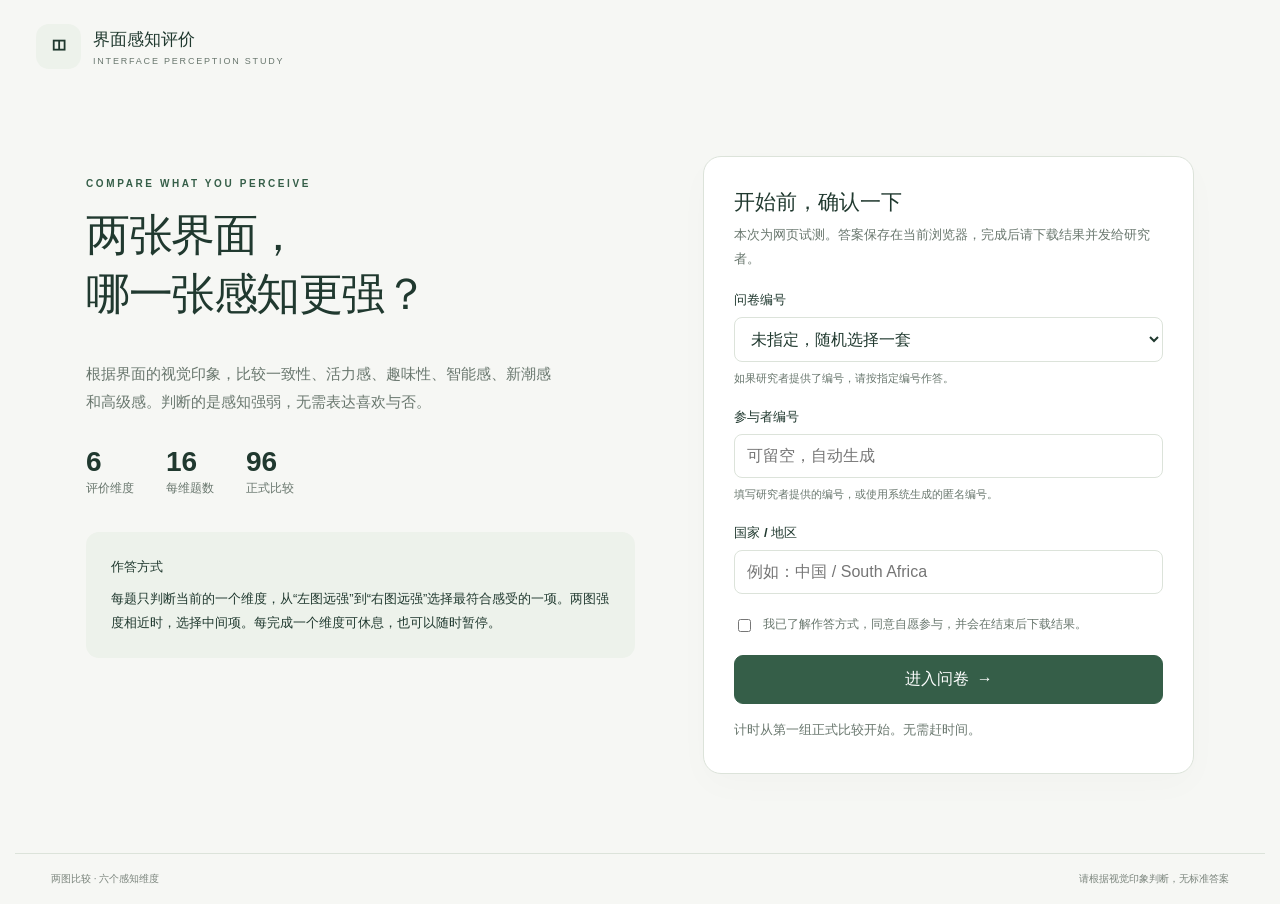
==== index.html @ 7607b773 "Publish interface perception questionnaire with 50 forms" ====
<!doctype html>
<html lang="zh-CN">
<head>
  <meta charset="utf-8">
  <meta name="viewport" content="width=device-width,initial-scale=1">
  <meta name="theme-color" content="#f6f7f4">
  <title>界面感知评价 · 两图比较</title>
  <link rel="stylesheet" href="./styles.css">
  <script defer src="./data.js"></script>
  <script defer src="./core.js"></script>
  <script defer src="./app.js"></script>
</head>
<body>
  <header class="site-header">
    <a class="brand" href="./" aria-label="问卷首页"><span class="brand-mark">◫</span><span>界面感知评价<small>INTERFACE PERCEPTION STUDY</small></span></a>
    <div class="session-tools" id="session-tools" hidden>
      <div class="clock"><span>总用时</span><strong id="wall-clock">00:00</strong></div>
      <div class="clock secondary-clock"><span>有效作答</span><strong id="active-clock">00:00</strong></div>
      <button id="pause-button" class="button button-quiet" type="button">暂停休息</button>
    </div>
  </header>
  <main id="app" tabindex="-1"></main>
  <footer class="site-footer"><span>两图比较 · 六个感知维度</span><span>请根据视觉印象判断，无标准答案</span></footer>
  <dialog id="pause-dialog" class="modal"><div class="modal-content"><span class="eyebrow">TAKE A BREAK</span><h2>休息一下，再继续。</h2><p>暂停期间不计入有效作答时间；总用时仍会继续。</p><p class="muted">进度保存在当前浏览器中。</p><button id="resume-button" class="button button-primary" type="button">继续作答</button></div></dialog>
  <dialog id="zoom-dialog" class="zoom-dialog"><button id="close-zoom" class="button zoom-close" type="button">关闭大图 ×</button><img id="zoom-image" alt="界面放大图"></dialog>
  <div id="toast" class="toast" role="status" hidden></div>
  <noscript>此问卷需要启用浏览器的 JavaScript 才能作答。</noscript>
</body>
</html>
---- styles.css ----
:root{--ink:#20392f;--muted:#69776e;--accent:#355e48;--accent-dark:#274735;--line:#dce3da;--paper:#fff;--bg:#f6f7f4;--soft:#edf2eb;--warning:#8a5127;font-family:Inter,"Segoe UI","Microsoft YaHei",sans-serif;color:var(--ink);background:var(--bg);font-synthesis:none}
*{box-sizing:border-box}body{margin:0}button,input,select{font:inherit}button,a,input,select{-webkit-tap-highlight-color:transparent}button{cursor:pointer}button:disabled{cursor:not-allowed;opacity:.45}button:focus-visible,a:focus-visible,input:focus-visible,select:focus-visible{outline:3px solid #9cc19c;outline-offset:3px}[hidden]{display:none!important}h1,h2,h3,p{margin-top:0}h1{font-size:clamp(30px,4vw,44px);font-weight:600;letter-spacing:-1.5px;line-height:1.35}h2{font-size:28px;line-height:1.4;font-weight:600}p{line-height:1.85}a{color:var(--accent)}.site-header{max-width:1320px;margin:auto;padding:24px 36px;display:flex;align-items:center;justify-content:space-between;gap:20px}.brand{display:flex;align-items:center;gap:12px;color:var(--ink);text-decoration:none;font-size:17px;font-weight:650}.brand small{display:block;font-size:9px;letter-spacing:1.8px;margin-top:5px;font-weight:500;color:var(--muted)}.brand-mark{font-size:29px;background:var(--soft);width:45px;height:45px;border-radius:13px;display:grid;place-items:center}.session-tools{display:flex;align-items:center;gap:25px}.clock{display:grid;gap:4px}.clock span{font-size:11px;color:var(--muted)}.clock strong{font-size:18px;font-weight:550;font-variant-numeric:tabular-nums;letter-spacing:.6px}.button{padding:12px 22px;border:1px solid var(--line);border-radius:9px;background:var(--paper);color:var(--ink);font-weight:550;text-decoration:none;display:inline-flex;align-items:center;justify-content:center;gap:8px;line-height:1.4}.button-primary{background:var(--accent);border-color:var(--accent);color:white}.button-primary:hover:not(:disabled){background:var(--accent-dark)}.button-quiet{background:transparent;font-size:13px;padding:10px 14px}.button-link{border:0;background:transparent;padding:4px;color:var(--accent);font-size:13px;text-decoration:underline}#app{max-width:1180px;margin:auto;padding:28px 36px 12px;min-height:calc(100vh - 162px)}.eyebrow{display:block;font-size:10px;letter-spacing:2.6px;color:var(--accent);font-weight:650;margin-bottom:16px}.muted{color:var(--muted)}.hero{display:grid;grid-template-columns:1.12fr 1fr;gap:68px;align-items:start;padding:35px 0 25px}.hero-copy{padding-top:22px}.hero-copy>p{color:var(--muted);max-width:470px;font-size:15px}.stat-row{display:flex;gap:32px;margin:30px 0 35px}.stat strong{font-size:28px;font-weight:550;display:block}.stat span{font-size:12px;color:var(--muted)}.guide{padding:23px 25px;background:var(--soft);border-radius:13px;font-size:13px;line-height:1.85}.guide strong{display:block;margin-bottom:8px}.guide p{margin:0}.setup-card{background:white;border:1px solid var(--line);border-radius:18px;padding:30px;box-shadow:0 12px 35px #20392f05}.setup-card h2{font-size:21px;margin-bottom:7px}.setup-card>p{font-size:13px;color:var(--muted)}.field{display:block;margin:20px 0}.field>span{display:block;font-size:13px;font-weight:600;margin-bottom:8px}.field input,.field select{width:100%;padding:12px;border:1px solid var(--line);border-radius:8px;background:white;color:var(--ink);min-height:44px}.field small{display:block;margin-top:7px;font-size:11px;line-height:1.7;color:var(--muted)}.field-row{display:grid;grid-template-columns:1fr 1fr;gap:16px}.field-row .field{margin-top:0}.consent{display:flex;align-items:flex-start;gap:9px;font-size:12px;line-height:1.8;color:var(--muted);margin:20px 0}.consent input{accent-color:var(--accent);margin-top:5px}.full-width{width:100%}.notice{font-size:12px;line-height:1.8;padding:14px 17px;border-radius:9px;border:1px solid var(--line);margin-bottom:20px;background:white}.notice-warning{border-color:#ebd4bb;background:#fff8ef;color:var(--warning)}.error{color:#a13b2c;font-size:13px;line-height:1.7}.resume-card{background:var(--soft);border:1px solid #c9d9c9;padding:22px;border-radius:12px;margin-bottom:25px}.resume-card h3{margin-bottom:8px}.actions{display:flex;gap:12px;flex-wrap:wrap;margin-top:24px}.progress-meta{display:flex;justify-content:space-between;gap:20px;font-size:12px;color:var(--muted);margin-bottom:10px}.progress-track{height:4px;background:#e2e8df;border-radius:5px;overflow:hidden}.progress-fill{height:100%;background:var(--accent);transition:width .25s}.dimension-tabs{display:flex;gap:8px;margin:18px 0 21px;flex-wrap:wrap}.dimension-tab{font-size:11px;color:var(--muted);padding:6px 11px;border:1px solid transparent;border-radius:20px}.dimension-tab.current{color:var(--accent-dark);background:#e4eddc;border-color:#d4e1cc}.dimension-tab.done{color:var(--accent)}.trial-heading{display:flex;justify-content:space-between;gap:24px;align-items:end;margin-bottom:18px}.trial-heading h1{font-size:25px;letter-spacing:-.6px;margin-bottom:6px}.definition{font-size:12px;line-height:1.8;margin:0;color:var(--muted);max-width:760px}.trial-number{font-size:13px;color:var(--muted);white-space:nowrap}.image-grid{display:grid;grid-template-columns:1fr 1fr;gap:24px}.image-card{margin:0;background:white;border:1px solid var(--line);border-radius:13px;overflow:hidden}.image-card figcaption{display:flex;align-items:center;justify-content:space-between;border-bottom:1px solid #edf0e9;padding:10px 17px;font-size:11px;color:var(--muted)}.image-card figcaption strong{font-size:12px;color:var(--ink);font-weight:550}.image-stage{display:flex;align-items:center;justify-content:center;height:clamp(280px,48vh,540px);padding:12px;background:#fdfefb;position:relative}.stimulus{max-height:100%;max-width:100%;width:auto;height:auto;object-fit:contain;cursor:zoom-in}.image-caption-hint{font-size:10px;color:var(--muted)}.loading-status{font-size:12px;text-align:center;color:var(--muted);min-height:21px;margin-top:10px}.response-panel{margin-top:12px}.response-prompt{font-size:12px;color:var(--muted);margin-bottom:10px;text-align:center}.choices{display:grid;grid-template-columns:repeat(5,1fr);gap:10px}.choice{border:1px solid var(--line);background:white;color:var(--ink);border-radius:9px;padding:13px 5px;min-height:67px;font-size:13px;line-height:1.55;transition:background .12s,border-color .12s}.choice small{display:block;font-size:10px;color:var(--muted);margin-top:3px}.choice:hover:not(:disabled){border-color:#99b394;background:#f1f5ee}.choice[aria-pressed=true]{background:var(--accent);color:white;border-color:var(--accent)}.choice[aria-pressed=true] small{color:#dbe7d8}.trial-actions{display:flex;align-items:center;justify-content:space-between;margin-top:17px;gap:15px}.trial-actions p{font-size:11px;color:var(--muted);margin:0}.site-footer{max-width:1250px;margin:22px auto 0;padding:18px 36px;display:flex;justify-content:space-between;gap:20px;color:#7a847c;font-size:10px;border-top:1px solid var(--line)}.center-card{max-width:740px;margin:40px auto;padding:40px;background:white;border:1px solid var(--line);border-radius:18px}.center-card .eyebrow{margin-bottom:20px}.definition-large{font-size:16px;line-height:1.9;padding:20px;background:var(--soft);border-radius:10px}.dimension-list{display:flex;gap:8px;flex-wrap:wrap;margin:24px 0}.dimension-list span{font-size:12px;padding:7px 12px;background:var(--soft);border-radius:20px}.break-stats,.result-stats{display:grid;grid-template-columns:repeat(3,1fr);gap:15px;margin:27px 0}.break-stats div,.result-stats div{padding:17px 12px;border-radius:10px;background:var(--bg)}.break-stats span,.result-stats span{display:block;color:var(--muted);font-size:11px;margin-bottom:7px}.break-stats strong,.result-stats strong{font-size:23px;font-weight:550;font-variant-numeric:tabular-nums}.download-note{font-size:13px;color:var(--muted);margin-top:25px}.modal{border:1px solid var(--line);border-radius:17px;max-width:440px;padding:0;width:calc(100% - 40px);color:var(--ink)}.modal::backdrop,.zoom-dialog::backdrop{background:#16271fbb;backdrop-filter:blur(3px)}.modal-content{padding:35px}.modal-content h2{font-size:25px}.modal-content p{font-size:13px}.zoom-dialog{border:0;background:#f7f8f3;border-radius:12px;padding:50px 15px 15px;max-height:95vh;max-width:95vw;color:var(--ink)}.zoom-dialog img{display:block;max-height:calc(95vh - 80px);max-width:calc(95vw - 40px);object-fit:contain}.zoom-close{position:absolute;right:10px;top:8px;font-size:12px;padding:8px 12px}.toast{position:fixed;bottom:25px;left:50%;transform:translateX(-50%);background:var(--ink);color:white;padding:12px 18px;border-radius:9px;max-width:90vw;font-size:12px;z-index:20}.storage-warning{max-width:1108px;margin:0 auto 10px}.save-status{font-size:10px;color:var(--muted)}.mono{font-variant-numeric:tabular-nums}.rating-hint{font-size:12px;color:var(--muted);line-height:1.9}.completion-icon{width:51px;height:51px;display:grid;place-items:center;border-radius:50%;background:var(--soft);font-size:25px;margin-bottom:23px}
@media(min-width:1400px){#app{padding-top:35px}.image-stage{height:clamp(300px,50vh,600px)}}
@media(max-width:760px){.site-header{padding:18px 18px;gap:10px}.brand{font-size:14px;gap:8px}.brand small{font-size:7px;letter-spacing:1px}.brand-mark{width:35px;height:35px;font-size:23px}.session-tools{gap:12px}.clock strong{font-size:15px}.secondary-clock{display:none}.session-tools .button{font-size:11px;padding:8px 9px}#app{padding:20px 18px 8px}.hero{grid-template-columns:1fr;gap:22px;padding-top:0}.hero-copy{padding-top:5px}.hero-copy>p{max-width:none}.stat-row{gap:30px;margin:20px 0}.guide{padding:18px}.setup-card{padding:23px}.trial-heading{gap:12px;align-items:start}.trial-heading h1{font-size:21px}.trial-number{font-size:11px;padding-top:5px}.definition{font-size:11px}.dimension-tabs{gap:2px;margin:13px 0 18px}.dimension-tab{font-size:10px;padding:5px 8px}.image-grid{gap:10px}.image-stage{height:clamp(230px,43vh,430px);padding:7px}.image-card figcaption{padding:8px 10px}.image-caption-hint{display:none}.choices{gap:5px}.choice{font-size:11px;padding:10px 3px;min-height:64px}.choice small{font-size:9px}.trial-actions p{max-width:50%;line-height:1.7}.site-footer{padding:17px 18px;font-size:9px}.site-footer span:last-child{max-width:50%;text-align:right}.center-card{margin:15px auto;padding:26px 22px}.break-stats,.result-stats{gap:8px}.break-stats strong,.result-stats strong{font-size:19px}.field-row{gap:10px}.progress-meta{font-size:11px}}
@media(prefers-reduced-motion:reduce){*{transition:none!important}}
/* Reserve room for responses so a trial does not require repeated scrolling. */
body[data-screen=trial] .site-footer{display:none}
body[data-screen=trial] .image-stage{height:clamp(180px,calc(100dvh - 590px),600px)}
@media(max-width:760px){body[data-screen=trial] .image-stage{height:clamp(190px,calc(100dvh - 535px),430px)}}
@media(min-width:761px) and (max-height:900px){
body[data-screen=trial] .site-header{padding-top:12px;padding-bottom:12px}
body[data-screen=trial] #app{padding-top:12px}
body[data-screen=trial] .dimension-tabs{margin-top:10px;margin-bottom:12px}
body[data-screen=trial] .trial-heading{margin-bottom:12px}
body[data-screen=trial] .trial-heading h1{font-size:22px;margin-bottom:4px}
body[data-screen=trial] .image-stage{height:clamp(240px,calc(100dvh - 430px),520px)}
body[data-screen=trial] .loading-status{margin-top:6px;min-height:18px}
body[data-screen=trial] .response-panel{margin-top:6px}
body[data-screen=trial] .response-prompt{display:none}
body[data-screen=trial] .trial-actions{margin-top:12px}
}
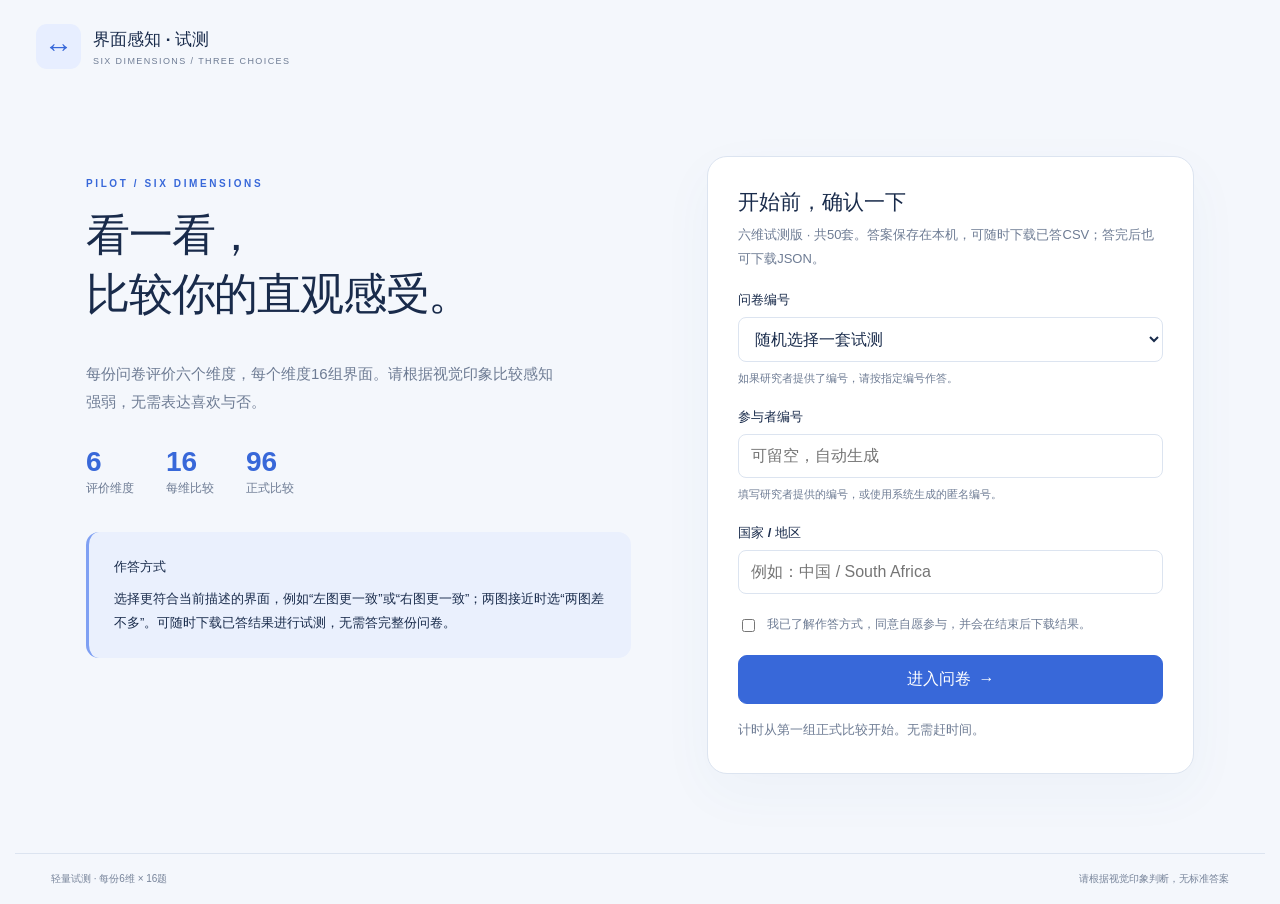
==== commit fa74da57: "Align six-dimension questionnaire with pilot UI" ====
--- a/index.html
+++ b/index.html
@@ -1,29 +1,34 @@
-<!doctype html>
-<html lang="zh-CN">
-<head>
-  <meta charset="utf-8">
-  <meta name="viewport" content="width=device-width,initial-scale=1">
-  <meta name="theme-color" content="#f6f7f4">
-  <title>界面感知评价 · 两图比较</title>
-  <link rel="stylesheet" href="./styles.css">
-  <script defer src="./data.js"></script>
-  <script defer src="./core.js"></script>
-  <script defer src="./app.js"></script>
-</head>
-<body>
-  <header class="site-header">
-    <a class="brand" href="./" aria-label="问卷首页"><span class="brand-mark">◫</span><span>界面感知评价<small>INTERFACE PERCEPTION STUDY</small></span></a>
-    <div class="session-tools" id="session-tools" hidden>
-      <div class="clock"><span>总用时</span><strong id="wall-clock">00:00</strong></div>
-      <div class="clock secondary-clock"><span>有效作答</span><strong id="active-clock">00:00</strong></div>
-      <button id="pause-button" class="button button-quiet" type="button">暂停休息</button>
-    </div>
-  </header>
-  <main id="app" tabindex="-1"></main>
-  <footer class="site-footer"><span>两图比较 · 六个感知维度</span><span>请根据视觉印象判断，无标准答案</span></footer>
-  <dialog id="pause-dialog" class="modal"><div class="modal-content"><span class="eyebrow">TAKE A BREAK</span><h2>休息一下，再继续。</h2><p>暂停期间不计入有效作答时间；总用时仍会继续。</p><p class="muted">进度保存在当前浏览器中。</p><button id="resume-button" class="button button-primary" type="button">继续作答</button></div></dialog>
-  <dialog id="zoom-dialog" class="zoom-dialog"><button id="close-zoom" class="button zoom-close" type="button">关闭大图 ×</button><img id="zoom-image" alt="界面放大图"></dialog>
-  <div id="toast" class="toast" role="status" hidden></div>
-  <noscript>此问卷需要启用浏览器的 JavaScript 才能作答。</noscript>
-</body>
-</html>
+<!doctype html>
+<html lang="zh-CN">
+<head>
+  <meta charset="utf-8">
+  <meta name="viewport" content="width=device-width,initial-scale=1">
+  <meta name="theme-color" content="#f4f7fc">
+  <title>界面感知试测 · 6维×16题 · 三类比较</title>
+<link rel="stylesheet" href="./styles.css?v=6x16-2">
+
+
+
+</head>
+<body>
+  <header class="site-header">
+    <a class="brand" href="./" aria-label="问卷首页"><span class="brand-mark">↔</span><span>界面感知 · 试测<small>SIX DIMENSIONS / THREE CHOICES</small></span></a>
+    <div class="session-tools" id="session-tools" hidden>
+      <div class="clock"><span>总用时</span><strong id="wall-clock">00:00</strong></div>
+      <div class="clock secondary-clock"><span>有效作答</span><strong id="active-clock">00:00</strong></div>
+      <button id="partial-download" class="button button-quiet partial-export" type="button">下载已答CSV</button><button id="pause-button" class="button button-quiet" type="button">暂停休息</button>
+    </div>
+  </header>
+  <main id="app" tabindex="-1"></main>
+  <footer class="site-footer"><span>轻量试测 · 每份6维 × 16题</span><span>请根据视觉印象判断，无标准答案</span></footer>
+  <dialog id="pause-dialog" class="modal"><div class="modal-content"><span class="eyebrow">TAKE A BREAK</span><h2>休息一下，再继续。</h2><p>暂停期间不计入有效作答时间；总用时仍会继续。</p><p class="muted">进度保存在当前浏览器中。</p><button id="resume-button" class="button button-primary" type="button">继续作答</button></div></dialog>
+  <dialog id="zoom-dialog" class="zoom-dialog"><button id="close-zoom" class="button zoom-close" type="button">关闭大图 ×</button><img id="zoom-image" alt="界面放大图"></dialog>
+  <dialog id="confirm-dialog" class="modal"><div class="modal-content"><h2>开始另一份试测？</h2><p id="confirm-message"></p><div class="actions"><button id="confirm-ok" class="button button-primary" type="button">确认重新开始</button><button id="confirm-cancel" class="button" type="button">返回</button></div></div></dialog>
+<dialog id="large-compare" class="large-compare" aria-labelledby="large-question"><div class="large-heading"><h2 id="large-question">双图大图对比</h2><button id="close-large" class="button" type="button">返回作答 ×</button></div><div class="large-images"><figure><figcaption>左图</figcaption><img id="large-left" alt="左图大图"></figure><figure><figcaption>右图</figcaption><img id="large-right" alt="右图大图"></figure></div></dialog>
+  <div id="toast" class="toast" role="status" hidden></div>
+  <noscript>此问卷需要启用浏览器的 JavaScript 才能作答。</noscript>
+<script defer src="./data.js?v=6x16-2"></script>
+<script defer src="./core.js?v=6x16-2"></script>
+<script defer src="./app.js?v=6x16-2"></script>
+</body>
+</html>
--- a/styles.css
+++ b/styles.css
@@ -1,21 +1,27 @@
-:root{--ink:#20392f;--muted:#69776e;--accent:#355e48;--accent-dark:#274735;--line:#dce3da;--paper:#fff;--bg:#f6f7f4;--soft:#edf2eb;--warning:#8a5127;font-family:Inter,"Segoe UI","Microsoft YaHei",sans-serif;color:var(--ink);background:var(--bg);font-synthesis:none}
-*{box-sizing:border-box}body{margin:0}button,input,select{font:inherit}button,a,input,select{-webkit-tap-highlight-color:transparent}button{cursor:pointer}button:disabled{cursor:not-allowed;opacity:.45}button:focus-visible,a:focus-visible,input:focus-visible,select:focus-visible{outline:3px solid #9cc19c;outline-offset:3px}[hidden]{display:none!important}h1,h2,h3,p{margin-top:0}h1{font-size:clamp(30px,4vw,44px);font-weight:600;letter-spacing:-1.5px;line-height:1.35}h2{font-size:28px;line-height:1.4;font-weight:600}p{line-height:1.85}a{color:var(--accent)}.site-header{max-width:1320px;margin:auto;padding:24px 36px;display:flex;align-items:center;justify-content:space-between;gap:20px}.brand{display:flex;align-items:center;gap:12px;color:var(--ink);text-decoration:none;font-size:17px;font-weight:650}.brand small{display:block;font-size:9px;letter-spacing:1.8px;margin-top:5px;font-weight:500;color:var(--muted)}.brand-mark{font-size:29px;background:var(--soft);width:45px;height:45px;border-radius:13px;display:grid;place-items:center}.session-tools{display:flex;align-items:center;gap:25px}.clock{display:grid;gap:4px}.clock span{font-size:11px;color:var(--muted)}.clock strong{font-size:18px;font-weight:550;font-variant-numeric:tabular-nums;letter-spacing:.6px}.button{padding:12px 22px;border:1px solid var(--line);border-radius:9px;background:var(--paper);color:var(--ink);font-weight:550;text-decoration:none;display:inline-flex;align-items:center;justify-content:center;gap:8px;line-height:1.4}.button-primary{background:var(--accent);border-color:var(--accent);color:white}.button-primary:hover:not(:disabled){background:var(--accent-dark)}.button-quiet{background:transparent;font-size:13px;padding:10px 14px}.button-link{border:0;background:transparent;padding:4px;color:var(--accent);font-size:13px;text-decoration:underline}#app{max-width:1180px;margin:auto;padding:28px 36px 12px;min-height:calc(100vh - 162px)}.eyebrow{display:block;font-size:10px;letter-spacing:2.6px;color:var(--accent);font-weight:650;margin-bottom:16px}.muted{color:var(--muted)}.hero{display:grid;grid-template-columns:1.12fr 1fr;gap:68px;align-items:start;padding:35px 0 25px}.hero-copy{padding-top:22px}.hero-copy>p{color:var(--muted);max-width:470px;font-size:15px}.stat-row{display:flex;gap:32px;margin:30px 0 35px}.stat strong{font-size:28px;font-weight:550;display:block}.stat span{font-size:12px;color:var(--muted)}.guide{padding:23px 25px;background:var(--soft);border-radius:13px;font-size:13px;line-height:1.85}.guide strong{display:block;margin-bottom:8px}.guide p{margin:0}.setup-card{background:white;border:1px solid var(--line);border-radius:18px;padding:30px;box-shadow:0 12px 35px #20392f05}.setup-card h2{font-size:21px;margin-bottom:7px}.setup-card>p{font-size:13px;color:var(--muted)}.field{display:block;margin:20px 0}.field>span{display:block;font-size:13px;font-weight:600;margin-bottom:8px}.field input,.field select{width:100%;padding:12px;border:1px solid var(--line);border-radius:8px;background:white;color:var(--ink);min-height:44px}.field small{display:block;margin-top:7px;font-size:11px;line-height:1.7;color:var(--muted)}.field-row{display:grid;grid-template-columns:1fr 1fr;gap:16px}.field-row .field{margin-top:0}.consent{display:flex;align-items:flex-start;gap:9px;font-size:12px;line-height:1.8;color:var(--muted);margin:20px 0}.consent input{accent-color:var(--accent);margin-top:5px}.full-width{width:100%}.notice{font-size:12px;line-height:1.8;padding:14px 17px;border-radius:9px;border:1px solid var(--line);margin-bottom:20px;background:white}.notice-warning{border-color:#ebd4bb;background:#fff8ef;color:var(--warning)}.error{color:#a13b2c;font-size:13px;line-height:1.7}.resume-card{background:var(--soft);border:1px solid #c9d9c9;padding:22px;border-radius:12px;margin-bottom:25px}.resume-card h3{margin-bottom:8px}.actions{display:flex;gap:12px;flex-wrap:wrap;margin-top:24px}.progress-meta{display:flex;justify-content:space-between;gap:20px;font-size:12px;color:var(--muted);margin-bottom:10px}.progress-track{height:4px;background:#e2e8df;border-radius:5px;overflow:hidden}.progress-fill{height:100%;background:var(--accent);transition:width .25s}.dimension-tabs{display:flex;gap:8px;margin:18px 0 21px;flex-wrap:wrap}.dimension-tab{font-size:11px;color:var(--muted);padding:6px 11px;border:1px solid transparent;border-radius:20px}.dimension-tab.current{color:var(--accent-dark);background:#e4eddc;border-color:#d4e1cc}.dimension-tab.done{color:var(--accent)}.trial-heading{display:flex;justify-content:space-between;gap:24px;align-items:end;margin-bottom:18px}.trial-heading h1{font-size:25px;letter-spacing:-.6px;margin-bottom:6px}.definition{font-size:12px;line-height:1.8;margin:0;color:var(--muted);max-width:760px}.trial-number{font-size:13px;color:var(--muted);white-space:nowrap}.image-grid{display:grid;grid-template-columns:1fr 1fr;gap:24px}.image-card{margin:0;background:white;border:1px solid var(--line);border-radius:13px;overflow:hidden}.image-card figcaption{display:flex;align-items:center;justify-content:space-between;border-bottom:1px solid #edf0e9;padding:10px 17px;font-size:11px;color:var(--muted)}.image-card figcaption strong{font-size:12px;color:var(--ink);font-weight:550}.image-stage{display:flex;align-items:center;justify-content:center;height:clamp(280px,48vh,540px);padding:12px;background:#fdfefb;position:relative}.stimulus{max-height:100%;max-width:100%;width:auto;height:auto;object-fit:contain;cursor:zoom-in}.image-caption-hint{font-size:10px;color:var(--muted)}.loading-status{font-size:12px;text-align:center;color:var(--muted);min-height:21px;margin-top:10px}.response-panel{margin-top:12px}.response-prompt{font-size:12px;color:var(--muted);margin-bottom:10px;text-align:center}.choices{display:grid;grid-template-columns:repeat(5,1fr);gap:10px}.choice{border:1px solid var(--line);background:white;color:var(--ink);border-radius:9px;padding:13px 5px;min-height:67px;font-size:13px;line-height:1.55;transition:background .12s,border-color .12s}.choice small{display:block;font-size:10px;color:var(--muted);margin-top:3px}.choice:hover:not(:disabled){border-color:#99b394;background:#f1f5ee}.choice[aria-pressed=true]{background:var(--accent);color:white;border-color:var(--accent)}.choice[aria-pressed=true] small{color:#dbe7d8}.trial-actions{display:flex;align-items:center;justify-content:space-between;margin-top:17px;gap:15px}.trial-actions p{font-size:11px;color:var(--muted);margin:0}.site-footer{max-width:1250px;margin:22px auto 0;padding:18px 36px;display:flex;justify-content:space-between;gap:20px;color:#7a847c;font-size:10px;border-top:1px solid var(--line)}.center-card{max-width:740px;margin:40px auto;padding:40px;background:white;border:1px solid var(--line);border-radius:18px}.center-card .eyebrow{margin-bottom:20px}.definition-large{font-size:16px;line-height:1.9;padding:20px;background:var(--soft);border-radius:10px}.dimension-list{display:flex;gap:8px;flex-wrap:wrap;margin:24px 0}.dimension-list span{font-size:12px;padding:7px 12px;background:var(--soft);border-radius:20px}.break-stats,.result-stats{display:grid;grid-template-columns:repeat(3,1fr);gap:15px;margin:27px 0}.break-stats div,.result-stats div{padding:17px 12px;border-radius:10px;background:var(--bg)}.break-stats span,.result-stats span{display:block;color:var(--muted);font-size:11px;margin-bottom:7px}.break-stats strong,.result-stats strong{font-size:23px;font-weight:550;font-variant-numeric:tabular-nums}.download-note{font-size:13px;color:var(--muted);margin-top:25px}.modal{border:1px solid var(--line);border-radius:17px;max-width:440px;padding:0;width:calc(100% - 40px);color:var(--ink)}.modal::backdrop,.zoom-dialog::backdrop{background:#16271fbb;backdrop-filter:blur(3px)}.modal-content{padding:35px}.modal-content h2{font-size:25px}.modal-content p{font-size:13px}.zoom-dialog{border:0;background:#f7f8f3;border-radius:12px;padding:50px 15px 15px;max-height:95vh;max-width:95vw;color:var(--ink)}.zoom-dialog img{display:block;max-height:calc(95vh - 80px);max-width:calc(95vw - 40px);object-fit:contain}.zoom-close{position:absolute;right:10px;top:8px;font-size:12px;padding:8px 12px}.toast{position:fixed;bottom:25px;left:50%;transform:translateX(-50%);background:var(--ink);color:white;padding:12px 18px;border-radius:9px;max-width:90vw;font-size:12px;z-index:20}.storage-warning{max-width:1108px;margin:0 auto 10px}.save-status{font-size:10px;color:var(--muted)}.mono{font-variant-numeric:tabular-nums}.rating-hint{font-size:12px;color:var(--muted);line-height:1.9}.completion-icon{width:51px;height:51px;display:grid;place-items:center;border-radius:50%;background:var(--soft);font-size:25px;margin-bottom:23px}
-@media(min-width:1400px){#app{padding-top:35px}.image-stage{height:clamp(300px,50vh,600px)}}
-@media(max-width:760px){.site-header{padding:18px 18px;gap:10px}.brand{font-size:14px;gap:8px}.brand small{font-size:7px;letter-spacing:1px}.brand-mark{width:35px;height:35px;font-size:23px}.session-tools{gap:12px}.clock strong{font-size:15px}.secondary-clock{display:none}.session-tools .button{font-size:11px;padding:8px 9px}#app{padding:20px 18px 8px}.hero{grid-template-columns:1fr;gap:22px;padding-top:0}.hero-copy{padding-top:5px}.hero-copy>p{max-width:none}.stat-row{gap:30px;margin:20px 0}.guide{padding:18px}.setup-card{padding:23px}.trial-heading{gap:12px;align-items:start}.trial-heading h1{font-size:21px}.trial-number{font-size:11px;padding-top:5px}.definition{font-size:11px}.dimension-tabs{gap:2px;margin:13px 0 18px}.dimension-tab{font-size:10px;padding:5px 8px}.image-grid{gap:10px}.image-stage{height:clamp(230px,43vh,430px);padding:7px}.image-card figcaption{padding:8px 10px}.image-caption-hint{display:none}.choices{gap:5px}.choice{font-size:11px;padding:10px 3px;min-height:64px}.choice small{font-size:9px}.trial-actions p{max-width:50%;line-height:1.7}.site-footer{padding:17px 18px;font-size:9px}.site-footer span:last-child{max-width:50%;text-align:right}.center-card{margin:15px auto;padding:26px 22px}.break-stats,.result-stats{gap:8px}.break-stats strong,.result-stats strong{font-size:19px}.field-row{gap:10px}.progress-meta{font-size:11px}}
-@media(prefers-reduced-motion:reduce){*{transition:none!important}}
-/* Reserve room for responses so a trial does not require repeated scrolling. */
-body[data-screen=trial] .site-footer{display:none}
-body[data-screen=trial] .image-stage{height:clamp(180px,calc(100dvh - 590px),600px)}
-@media(max-width:760px){body[data-screen=trial] .image-stage{height:clamp(190px,calc(100dvh - 535px),430px)}}
-@media(min-width:761px) and (max-height:900px){
-body[data-screen=trial] .site-header{padding-top:12px;padding-bottom:12px}
-body[data-screen=trial] #app{padding-top:12px}
-body[data-screen=trial] .dimension-tabs{margin-top:10px;margin-bottom:12px}
-body[data-screen=trial] .trial-heading{margin-bottom:12px}
-body[data-screen=trial] .trial-heading h1{font-size:22px;margin-bottom:4px}
-body[data-screen=trial] .image-stage{height:clamp(240px,calc(100dvh - 430px),520px)}
-body[data-screen=trial] .loading-status{margin-top:6px;min-height:18px}
-body[data-screen=trial] .response-panel{margin-top:6px}
-body[data-screen=trial] .response-prompt{display:none}
-body[data-screen=trial] .trial-actions{margin-top:12px}
-}
+:root{--ink:#20392f;--muted:#69776e;--accent:#355e48;--accent-dark:#274735;--line:#dce3da;--paper:#fff;--bg:#f6f7f4;--soft:#edf2eb;--warning:#8a5127;font-family:Inter,"Segoe UI","Microsoft YaHei",sans-serif;color:var(--ink);background:var(--bg);font-synthesis:none}
+*{box-sizing:border-box}body{margin:0}button,input,select{font:inherit}button,a,input,select{-webkit-tap-highlight-color:transparent}button{cursor:pointer}button:disabled{cursor:not-allowed;opacity:.45}button:focus-visible,a:focus-visible,input:focus-visible,select:focus-visible{outline:3px solid #9cc19c;outline-offset:3px}[hidden]{display:none!important}h1,h2,h3,p{margin-top:0}h1{font-size:clamp(30px,4vw,44px);font-weight:600;letter-spacing:-1.5px;line-height:1.35}h2{font-size:28px;line-height:1.4;font-weight:600}p{line-height:1.85}a{color:var(--accent)}.site-header{max-width:1320px;margin:auto;padding:24px 36px;display:flex;align-items:center;justify-content:space-between;gap:20px}.brand{display:flex;align-items:center;gap:12px;color:var(--ink);text-decoration:none;font-size:17px;font-weight:650}.brand small{display:block;font-size:9px;letter-spacing:1.8px;margin-top:5px;font-weight:500;color:var(--muted)}.brand-mark{font-size:29px;background:var(--soft);width:45px;height:45px;border-radius:13px;display:grid;place-items:center}.session-tools{display:flex;align-items:center;gap:25px}.clock{display:grid;gap:4px}.clock span{font-size:11px;color:var(--muted)}.clock strong{font-size:18px;font-weight:550;font-variant-numeric:tabular-nums;letter-spacing:.6px}.button{padding:12px 22px;border:1px solid var(--line);border-radius:9px;background:var(--paper);color:var(--ink);font-weight:550;text-decoration:none;display:inline-flex;align-items:center;justify-content:center;gap:8px;line-height:1.4}.button-primary{background:var(--accent);border-color:var(--accent);color:white}.button-primary:hover:not(:disabled){background:var(--accent-dark)}.button-quiet{background:transparent;font-size:13px;padding:10px 14px}.button-link{border:0;background:transparent;padding:4px;color:var(--accent);font-size:13px;text-decoration:underline}#app{max-width:1180px;margin:auto;padding:28px 36px 12px;min-height:calc(100vh - 162px)}.eyebrow{display:block;font-size:10px;letter-spacing:2.6px;color:var(--accent);font-weight:650;margin-bottom:16px}.muted{color:var(--muted)}.hero{display:grid;grid-template-columns:1.12fr 1fr;gap:68px;align-items:start;padding:35px 0 25px}.hero-copy{padding-top:22px}.hero-copy>p{color:var(--muted);max-width:470px;font-size:15px}.stat-row{display:flex;gap:32px;margin:30px 0 35px}.stat strong{font-size:28px;font-weight:550;display:block}.stat span{font-size:12px;color:var(--muted)}.guide{padding:23px 25px;background:var(--soft);border-radius:13px;font-size:13px;line-height:1.85}.guide strong{display:block;margin-bottom:8px}.guide p{margin:0}.setup-card{background:white;border:1px solid var(--line);border-radius:18px;padding:30px;box-shadow:0 12px 35px #20392f05}.setup-card h2{font-size:21px;margin-bottom:7px}.setup-card>p{font-size:13px;color:var(--muted)}.field{display:block;margin:20px 0}.field>span{display:block;font-size:13px;font-weight:600;margin-bottom:8px}.field input,.field select{width:100%;padding:12px;border:1px solid var(--line);border-radius:8px;background:white;color:var(--ink);min-height:44px}.field small{display:block;margin-top:7px;font-size:11px;line-height:1.7;color:var(--muted)}.field-row{display:grid;grid-template-columns:1fr 1fr;gap:16px}.field-row .field{margin-top:0}.consent{display:flex;align-items:flex-start;gap:9px;font-size:12px;line-height:1.8;color:var(--muted);margin:20px 0}.consent input{accent-color:var(--accent);margin-top:5px}.full-width{width:100%}.notice{font-size:12px;line-height:1.8;padding:14px 17px;border-radius:9px;border:1px solid var(--line);margin-bottom:20px;background:white}.notice-warning{border-color:#ebd4bb;background:#fff8ef;color:var(--warning)}.error{color:#a13b2c;font-size:13px;line-height:1.7}.resume-card{background:var(--soft);border:1px solid #c9d9c9;padding:22px;border-radius:12px;margin-bottom:25px}.resume-card h3{margin-bottom:8px}.actions{display:flex;gap:12px;flex-wrap:wrap;margin-top:24px}.progress-meta{display:flex;justify-content:space-between;gap:20px;font-size:12px;color:var(--muted);margin-bottom:10px}.progress-track{height:4px;background:#e2e8df;border-radius:5px;overflow:hidden}.progress-fill{height:100%;background:var(--accent);transition:width .25s}.dimension-tabs{display:flex;gap:8px;margin:18px 0 21px;flex-wrap:wrap}.dimension-tab{font-size:11px;color:var(--muted);padding:6px 11px;border:1px solid transparent;border-radius:20px}.dimension-tab.current{color:var(--accent-dark);background:#e4eddc;border-color:#d4e1cc}.dimension-tab.done{color:var(--accent)}.trial-heading{display:flex;justify-content:space-between;gap:24px;align-items:end;margin-bottom:18px}.trial-heading h1{font-size:25px;letter-spacing:-.6px;margin-bottom:6px}.definition{font-size:12px;line-height:1.8;margin:0;color:var(--muted);max-width:760px}.trial-number{font-size:13px;color:var(--muted);white-space:nowrap}.image-grid{display:grid;grid-template-columns:1fr 1fr;gap:24px}.image-card{margin:0;background:white;border:1px solid var(--line);border-radius:13px;overflow:hidden}.image-card figcaption{display:flex;align-items:center;justify-content:space-between;border-bottom:1px solid #edf0e9;padding:10px 17px;font-size:11px;color:var(--muted)}.image-card figcaption strong{font-size:12px;color:var(--ink);font-weight:550}.image-stage{display:flex;align-items:center;justify-content:center;height:clamp(280px,48vh,540px);padding:12px;background:#fdfefb;position:relative}.stimulus{max-height:100%;max-width:100%;width:auto;height:auto;object-fit:contain;cursor:zoom-in}.image-caption-hint{font-size:10px;color:var(--muted)}.loading-status{font-size:12px;text-align:center;color:var(--muted);min-height:21px;margin-top:10px}.response-panel{margin-top:12px}.response-prompt{font-size:12px;color:var(--muted);margin-bottom:10px;text-align:center}.choices{display:grid;grid-template-columns:repeat(5,1fr);gap:10px}.choice{border:1px solid var(--line);background:white;color:var(--ink);border-radius:9px;padding:13px 5px;min-height:67px;font-size:13px;line-height:1.55;transition:background .12s,border-color .12s}.choice small{display:block;font-size:10px;color:var(--muted);margin-top:3px}.choice:hover:not(:disabled){border-color:#99b394;background:#f1f5ee}.choice[aria-pressed=true]{background:var(--accent);color:white;border-color:var(--accent)}.choice[aria-pressed=true] small{color:#dbe7d8}.trial-actions{display:flex;align-items:center;justify-content:space-between;margin-top:17px;gap:15px}.trial-actions p{font-size:11px;color:var(--muted);margin:0}.site-footer{max-width:1250px;margin:22px auto 0;padding:18px 36px;display:flex;justify-content:space-between;gap:20px;color:#7a847c;font-size:10px;border-top:1px solid var(--line)}.center-card{max-width:740px;margin:40px auto;padding:40px;background:white;border:1px solid var(--line);border-radius:18px}.center-card .eyebrow{margin-bottom:20px}.definition-large{font-size:16px;line-height:1.9;padding:20px;background:var(--soft);border-radius:10px}.dimension-list{display:flex;gap:8px;flex-wrap:wrap;margin:24px 0}.dimension-list span{font-size:12px;padding:7px 12px;background:var(--soft);border-radius:20px}.break-stats,.result-stats{display:grid;grid-template-columns:repeat(3,1fr);gap:15px;margin:27px 0}.break-stats div,.result-stats div{padding:17px 12px;border-radius:10px;background:var(--bg)}.break-stats span,.result-stats span{display:block;color:var(--muted);font-size:11px;margin-bottom:7px}.break-stats strong,.result-stats strong{font-size:23px;font-weight:550;font-variant-numeric:tabular-nums}.download-note{font-size:13px;color:var(--muted);margin-top:25px}.modal{border:1px solid var(--line);border-radius:17px;max-width:440px;padding:0;width:calc(100% - 40px);color:var(--ink)}.modal::backdrop,.zoom-dialog::backdrop{background:#16271fbb;backdrop-filter:blur(3px)}.modal-content{padding:35px}.modal-content h2{font-size:25px}.modal-content p{font-size:13px}.zoom-dialog{border:0;background:#f7f8f3;border-radius:12px;padding:50px 15px 15px;max-height:95vh;max-width:95vw;color:var(--ink)}.zoom-dialog img{display:block;max-height:calc(95vh - 80px);max-width:calc(95vw - 40px);object-fit:contain}.zoom-close{position:absolute;right:10px;top:8px;font-size:12px;padding:8px 12px}.toast{position:fixed;bottom:25px;left:50%;transform:translateX(-50%);background:var(--ink);color:white;padding:12px 18px;border-radius:9px;max-width:90vw;font-size:12px;z-index:20}.storage-warning{max-width:1108px;margin:0 auto 10px}.save-status{font-size:10px;color:var(--muted)}.mono{font-variant-numeric:tabular-nums}.rating-hint{font-size:12px;color:var(--muted);line-height:1.9}.completion-icon{width:51px;height:51px;display:grid;place-items:center;border-radius:50%;background:var(--soft);font-size:25px;margin-bottom:23px}
+@media(min-width:1400px){#app{padding-top:35px}.image-stage{height:clamp(300px,50vh,600px)}}
+@media(max-width:760px){.site-header{padding:18px 18px;gap:10px}.brand{font-size:14px;gap:8px}.brand small{font-size:7px;letter-spacing:1px}.brand-mark{width:35px;height:35px;font-size:23px}.session-tools{gap:12px}.clock strong{font-size:15px}.secondary-clock{display:none}.session-tools .button{font-size:11px;padding:8px 9px}#app{padding:20px 18px 8px}.hero{grid-template-columns:1fr;gap:22px;padding-top:0}.hero-copy{padding-top:5px}.hero-copy>p{max-width:none}.stat-row{gap:30px;margin:20px 0}.guide{padding:18px}.setup-card{padding:23px}.trial-heading{gap:12px;align-items:start}.trial-heading h1{font-size:21px}.trial-number{font-size:11px;padding-top:5px}.definition{font-size:11px}.dimension-tabs{gap:2px;margin:13px 0 18px}.dimension-tab{font-size:10px;padding:5px 8px}.image-grid{gap:10px}.image-stage{height:clamp(230px,43vh,430px);padding:7px}.image-card figcaption{padding:8px 10px}.image-caption-hint{display:none}.choices{gap:5px}.choice{font-size:11px;padding:10px 3px;min-height:64px}.choice small{font-size:9px}.trial-actions p{max-width:50%;line-height:1.7}.site-footer{padding:17px 18px;font-size:9px}.site-footer span:last-child{max-width:50%;text-align:right}.center-card{margin:15px auto;padding:26px 22px}.break-stats,.result-stats{gap:8px}.break-stats strong,.result-stats strong{font-size:19px}.field-row{gap:10px}.progress-meta{font-size:11px}}
+@media(prefers-reduced-motion:reduce){*{transition:none!important}}
+/* Reserve room for responses so a trial does not require repeated scrolling. */
+body[data-screen=trial] .site-footer{display:none}
+body[data-screen=trial] .image-stage{height:clamp(180px,calc(100dvh - 590px),600px)}
+@media(max-width:760px){body[data-screen=trial] .image-stage{height:clamp(190px,calc(100dvh - 535px),430px)}}
+@media(min-width:761px) and (max-height:900px){
+body[data-screen=trial] .site-header{padding-top:12px;padding-bottom:12px}
+body[data-screen=trial] #app{padding-top:12px}
+body[data-screen=trial] .dimension-tabs{margin-top:10px;margin-bottom:12px}
+body[data-screen=trial] .trial-heading{margin-bottom:12px}
+body[data-screen=trial] .trial-heading h1{font-size:22px;margin-bottom:4px}
+body[data-screen=trial] .image-stage{height:clamp(240px,calc(100dvh - 430px),520px)}
+body[data-screen=trial] .loading-status{margin-top:6px;min-height:18px}
+body[data-screen=trial] .response-panel{margin-top:6px}
+body[data-screen=trial] .response-prompt{display:none}
+body[data-screen=trial] .trial-actions{margin-top:12px}
+}
+
+:root{--ink:#192b4b;--muted:#6e7c94;--accent:#3868d9;--accent-dark:#264eb3;--line:#dce4f0;--bg:#f4f7fc;--soft:#edf2fc}
+.brand-mark{background:#e7eeff;color:#3868d9;border-radius:11px}.hero-copy h1{font-weight:650;letter-spacing:-1.2px}.hero{gap:76px}.setup-card{box-shadow:0 18px 55px #345c9c0a;border-radius:20px}.guide{background:#eaf0fd;border-left:3px solid #7fa0f3}.stat strong{color:#3868d9}.choices{grid-template-columns:repeat(3,1fr);gap:15px}.choice{font-size:17px;font-weight:600;min-height:69px}.choice small{font-size:11px;font-weight:400}.dimension-tab.current{background:#e4ecff;border-color:#cbdafb;color:#264eb3}.progress-fill{background:linear-gradient(90deg,#7597ef,#3868d9)}.dimension-tab.done{color:#3868d9}.image-card{background:white;box-shadow:0 4px 20px #335b8b03}.image-stage{background:#fbfcff}.result-stats div,.break-stats div{border:1px solid #e5ebf5;background:#f8faff}.partial-export{font-size:12px;padding:10px 12px}.choice:hover:not(:disabled){background:#edf2ff;border-color:#91acf1}.choice[aria-pressed=true]{background:#3868d9;border-color:#3868d9}.center-card{box-shadow:0 12px 45px #344c7307}.site-footer{color:#77849a}.brand small{letter-spacing:1.4px}
+@media(max-width:760px){.hero{gap:22px}.choices{gap:8px}.choice{font-size:15px;min-height:64px}.choice small{font-size:10px}.brand small{display:none}.brand{font-size:12px}.brand-mark{width:28px;height:28px;font-size:20px}.session-tools{gap:7px}.clock strong{font-size:13px}.session-tools .button{font-size:10px;padding:8px 7px}.partial-export{padding:8px 6px}.site-header{padding-left:14px;padding-right:14px}}
+.tutorial-card{max-width:940px}.tutorial-steps{padding-left:23px}.tutorial-steps li{padding:7px 0 10px}.tutorial-steps p{margin:7px 0;color:var(--muted);font-size:14px}.tutorial-dimensions{display:grid;gap:12px;margin:20px 0}.tutorial-dimensions article,.dimension-guide{padding:20px 24px;border:1px solid #dce5f6;border-radius:12px;background:#f4f7fe}.tutorial-dimensions p{margin:6px 0 0;font-size:14px;color:var(--muted)}.dimension-guide{margin:22px 0;text-align:left}.dimension-guide h2{margin:10px 0}.dimension-guide .definition-large{margin-bottom:10px}.dimension-guide .rating-hint{margin-bottom:0}.check-option{display:flex;align-items:flex-start;gap:12px;padding:14px;background:#f5f7fc;border-radius:10px;margin:10px 0;font-size:14px}.check-option input{margin-top:5px;flex-shrink:0}#instruction-check fieldset{border:0;margin:24px 0;padding:0}#instruction-check legend{font-weight:600;font-size:16px}.image-tools{display:flex;justify-content:space-between;align-items:center;gap:12px;margin:0 0 10px;font-size:11px;color:var(--muted)}.image-tools .button{font-size:12px;padding:8px 13px}body[data-screen=trial] #app,body[data-screen=practice] #app{max-width:1440px}body[data-screen=trial] .image-stage,body[data-screen=practice] .image-stage{height:clamp(480px,64dvh,820px);padding:6px}.stimulus{width:100%;height:100%;object-fit:contain}.large-compare{width:min(1480px,98vw);max-width:98vw;max-height:98dvh;border:1px solid #dce4f0;border-radius:14px;padding:16px;background:#f6f8fd;color:var(--ink)}.large-compare::backdrop{background:#14233bdf}.large-heading{display:flex;align-items:center;justify-content:space-between;gap:16px;margin:0 0 12px}.large-heading h2{font-size:18px;margin:0}.large-images{display:grid;grid-template-columns:1fr 1fr;gap:12px}.large-images figure{margin:0;text-align:center}.large-images figcaption{font-size:12px;margin-bottom:8px}.large-images img{width:100%;height:calc(92dvh - 95px);object-fit:contain}.practice-screen h1{font-size:28px}.practice-screen .response-panel{margin-bottom:30px}
+@media(max-width:760px){body[data-screen=trial] #app,body[data-screen=practice] #app{padding-left:8px;padding-right:8px}.image-grid{gap:6px}body[data-screen=trial] .image-stage,body[data-screen=practice] .image-stage{height:auto;aspect-ratio:9/19.5;padding:0}.stimulus{width:100%;height:100%}.image-card figcaption{padding:8px 6px;font-size:11px}.image-tools{font-size:10px}.image-tools .button{font-size:11px;padding:8px}.large-compare{padding:10px}.large-heading h2{font-size:14px}.large-images{gap:5px}.large-images img{height:calc(88dvh - 95px)}.practice-screen h1{font-size:22px}.dimension-guide{padding:18px}.tutorial-steps p{font-size:13px}}
